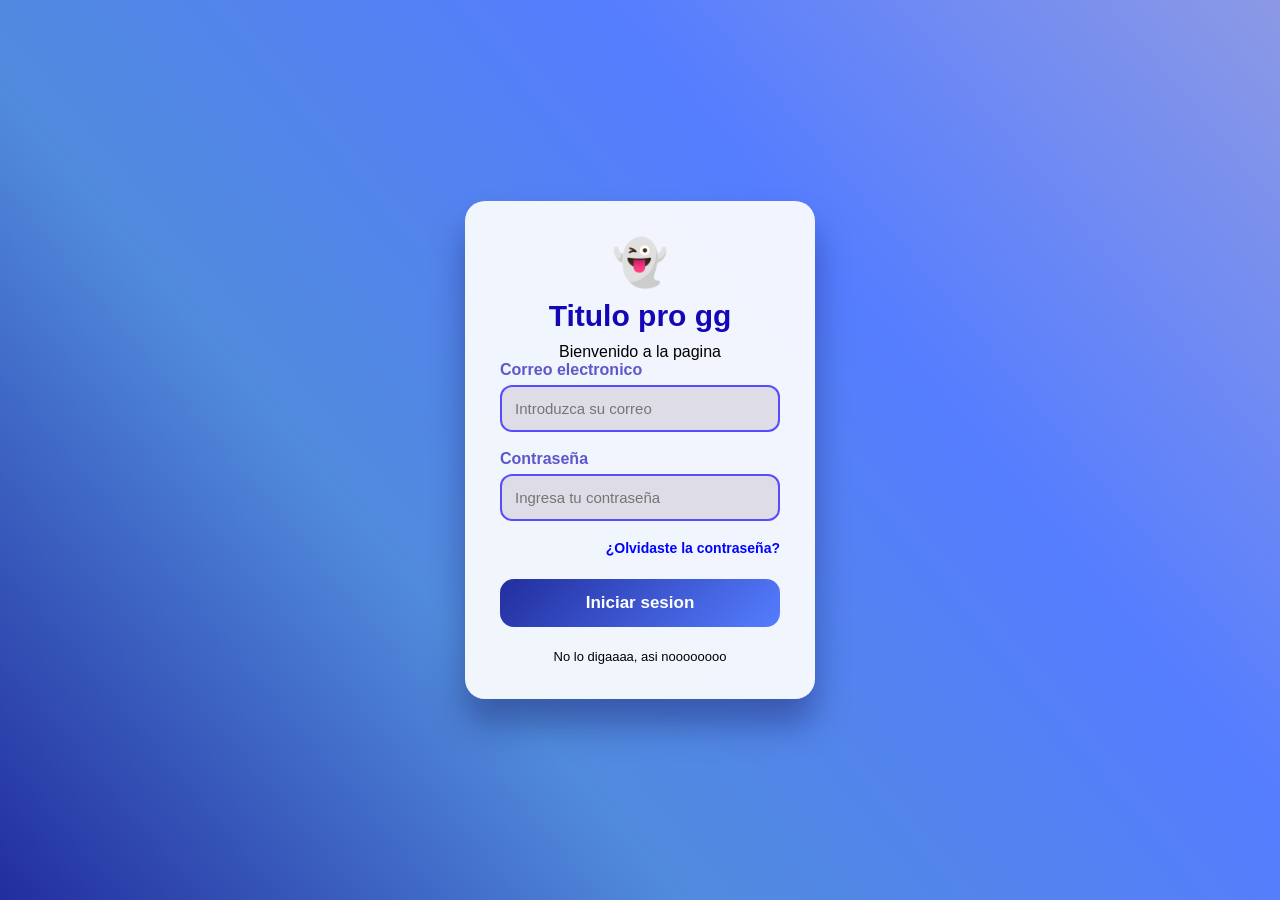
==== index.html @ 9fcab61e "Add files via upload" ====
<!DOCTYPE html>
<html lang="es">
<head>
    <meta charset="UTF-8">
    <meta name="viewport" content="width=device-width, initial-scale=1.0">
    <!-- Titulo que aparece en la pestaña del navegador -->
    <title>Login :v</title>
    <link rel="stylesheet" href="css/style.css">
    <link rel="preconnect" href="https://fonts.googleapis.com">
    <link rel="preconnect" href="https://fonts.gstatic.com" crossorigin>
    <link href="https://fonts.googleapis.com/css2?family=Montserrat:ital,wght@0,100..900;1,100..900&display=swap" rel="stylesheet">
    <!--Se vincula los estilos al login y se agrega el origen de la fuente-->
</head>
<body>
    <!--Contenedor del login principal-->
    <div class="login-container">
        <!--Icono principal-->
        <div class="icon">👻</div>
        <!--Titulo principal-->
        <h1>Titulo pro gg</h1>
        <!--Texto de bienvenida-->
        <p>Bienvenido a la pagina</p>
        <!-- Campo del formulario para el login -->
        <form>
            <!--Campo del correo electronico-->
            <div class="input-group">
                <!--Etiqueta del campo correo, se conecta por el id=Correo-->
                <label for="Correo">Correo electronico</label>
                <!--Campo para ingresar el correo-->
                <input
                    type="email"
                    id="Correo"
                    placeholder="Introduzca su correo"
                    required
                >
            <!-- Fin del grupo correo electronico -->
            </div>
            <!-- Contraseña -->
            <div class="input-group">
            <!-- Etiqueta del campo contraseña, se conecta por el id password -->
                <label for="password">Contraseña</label>
                <!-- Campo para ingresar la contraseña -->
                <input 
                    type="password"
                    id="password"
                    placeholder="Ingresa tu contraseña"
                    required
                >
            <!-- Fin del grupo Contraseña -->
            </div>
            <!-- Contenedor recuperar contraseña -->
             <div class="forgot-password">
                <!-- Enlace de recuperacion de contraseña -->
                <a href="https://google.com">¿Olvidaste la contraseña?</a>
             <!-- Fin del grupo recuperar contraseña -->
             </div>
             <!-- Boton para enviar el formulario -->
              <button type="submit" class="button-login">
                Iniciar sesion
              </button>
        <!-- Fin del formulario -->
        </form>
         <!-- Texto decoratico inferior -->
          <div class="footer-text">
            <p>No lo digaaaa, asi noooooooo</p>
          <!-- fin del texto decorativo -->
          </div>
    <!-- fin del contenedor del login  -->
    </div>
</body>
</html>
---- css/style.css ----
* {
    /* define la feuente para la pagina  */
    font-family: 'Segoe UI', Tahoma, Geneva, Verdana, sans-serif;
    /* elimina las margenes externas */
    margin: 0;
    /* elimina los espacios internos */
    padding: 0;
    /* hace que el ancho y alto tengan padding y border */
    box-sizing: border-box;
}
/* Estilos para el cuerpo de la pagina */
body {
    /* Ocupa el 100% de la altura de la pagina */
    height: 100vh;
    /* Activa flexbox para organizar el contenido */
    display: flex;
    /* Centra horizontalmente el contenido */
    justify-content: center;
    /* Centra verticalmente el contenido */
    align-items: center;
    /* Crea un degrade de colores calidos */
    background: linear-gradient(
        230deg, /* Direccion diagonal del degradado */
        #8c99e5, /* Color naranja suave */
        #557dff, /* Color amarillo suave */
        #518bdd, /* Color coral */
        #222e9e  /* Color durazno */
    );

}

/* Caja del formulario de inicio de sesion */
.login-container {
    /* Ancho de caja */
    width: 350px;
    /* Color de la caja */
    background-color: rgba( 255, 255, 255, 0.92);
    /* Espacio interno */
    padding: 35px;
    /* Redondeo de las esquinas de la caja */
    border-radius: 20px;
    /* Sombra de la caja */
    box-shadow: 0 25px 35px rgba(10, 4, 66, 0.35);
    /* Centra el texto de la caja */
    text-align: center;
}
/* Titulo del formulario de inicio de sesion  */
.login-container h1 {
    /* Color naranja oscuro para el título */
    color: #1408b6;

    /* Espacio inferior debajo del título */
    margin-bottom: 10px;

    /* Tamaño de la letra del título */
    font-size: 30px;
}
/* Grupo que contiene cada etiqueta y color de entrada */
.input-group {
    /* alinea el texto a la izquierda */
    text-align: left;
    /* espacio inferior entre cada campo  */
    margin-bottom: 18px;
}
/* Estilos de las etiquetas de los campos */
.input-group label {
    /* Hace que la etiqueta ocupe toda la linea */
    display: block;
    /* Color cafe calido para la etiqueta */
    color: #5f57ca;
    /* Coloca el texto en negrita */
    font-weight: bold;
    /* Espacio entre la etiqueta y el campo */
    margin-bottom: 6px;
}
/* Estilos de los campos de entrada */
.input-group input{
    /* Hace que el campo ocupe todo el espacio posible */
    width: 100%;
    /* Espacio interior */
    padding: 13px;
    /* Borde del campo con color calido */
    border: 2px solid #584cff;
    /* Redondea las esquinas del campo */
    border-radius: 12px;
    /* Elimina el contorno predeterminado */
    outline: 0;
    /* Tamaño del texto dentro del campo */
    font-size: 15px;
    /* Color de fondo */
    background-color: #dedde7;
}
/* Estilos cuando se hace click o se escribe */
.input-group input:focus{
    /* Cambia el color del borde cuando se selecciona */
    border-color: #030144;
    /* Agrega una sombra suave */
    box-shadow: 0 0 10px rgba(5, 15, 156, 0.651);
    /* Transicion suave */
    transition: 0.5s;
}
/* Contenedor del enlace recuperar contraseña */
.forgot-password{
    /* Alinea el enlace a la derecha */
    text-align: right;
    /* Espacio inferior */
    margin-bottom: 22px;
}
/* Estilos del enlace */
.forgot-password a {
    /* Quita el subrayado del enlace */
    text-decoration: none;
    /* Color naranja para el enlace */
    color: #0004ff;
    /* Tamaño del texto */
    font-size: 14px;
    /* Coloca el texto en negrita */
    font-weight: bold;
}
.forgot-password a:hover {
    color: #0084ff;
    transition: 0.5s ease-in-out;
}
/* Estilos del boton de login */
.button-login {
    /* El boton toma todo el ancho del formulario */
    width: 100%;
    /* Espacio interno */
    padding: 14px;
    /* Elimina el borde */
    border: none;
    /* Redondea las esquinas */
    border-radius: 14px;
    /* Fondo degradado del boton */
    background: linear-gradient(135deg, #222e9e, #557dff);
    /* Color blanco para el texto */
    color: white;
    /* Tamaño del texto del boton */
    font-size: 17px;
    /* Coloca el texto en negrita */
    font-weight: bold;
    /* Cambia el cursor a una mano */
    cursor: pointer;
}
/* Estilos cuando el cursor pasa sobre el boton */
.button-login:hover {
    /* Cambia el degradado del boton */
    background: linear-gradient(9deg, #222e9e, #557dff);
    /* Eleva el boton hacia arriba */
    transform: translateY(-2px);
    /* Agrega sombra al boton */
    box-shadow: 0 0 10px rgba(5, 15, 156, 0.651);
    /* Transicion suave */
    transition: 0.5s;
}
/* Estilos del texto inferior  */
.footer-text {
    /* Espacio superior respecto al formulario */
    margin-top: 22px;
    /* Tamaño del texto */
    font-size: 13px;
    /* Color del texto */
    color: black;
}
/* Estilos del icono */
.icon {
    /* Texto grande para el icono */
    font-size: 45px;
    /* espacio inferior del icono */
    margin-bottom: 10px;
}
/* Fin de los estilos de CSS */
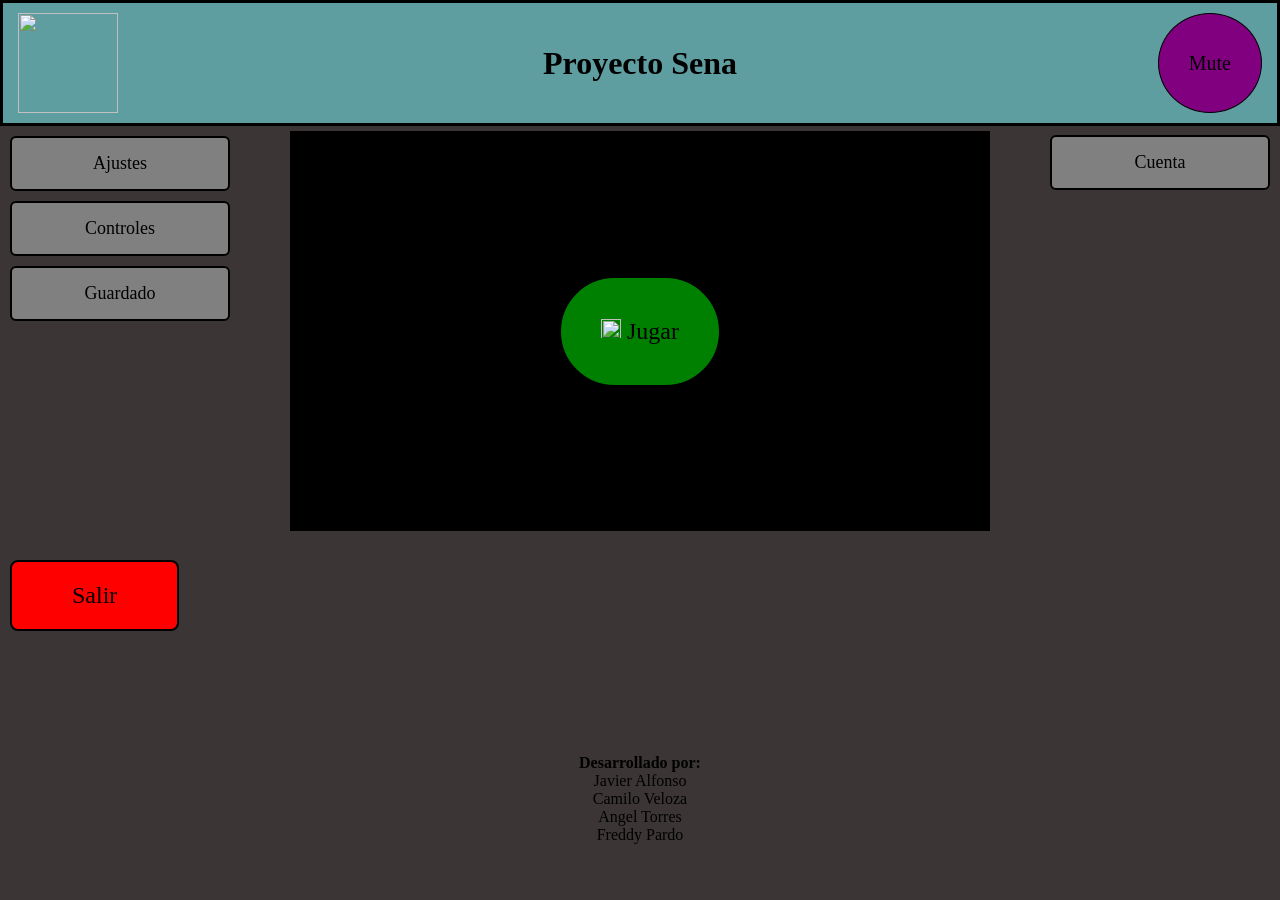
==== commit 17623303: "ola" ====
--- a/index.html
+++ b/index.html
@@ -1,71 +1,59 @@
-<!DOCTYPE html>
-<html lang="es">
-<head>
-    <meta charset="UTF-8">
-    <meta name="viewport" content="width=device-width, initial-scale=1.0">
-    <!-- Titulo que aparece en la pestaña del navegador -->
-    <title>Login :v</title>
-    <link rel="stylesheet" href="css/style.css">
-    <link rel="preconnect" href="https://fonts.googleapis.com">
-    <link rel="preconnect" href="https://fonts.gstatic.com" crossorigin>
-    <link href="https://fonts.googleapis.com/css2?family=Montserrat:ital,wght@0,100..900;1,100..900&display=swap" rel="stylesheet">
-    <!--Se vincula los estilos al login y se agrega el origen de la fuente-->
-</head>
-<body>
-    <!--Contenedor del login principal-->
-    <div class="login-container">
-        <!--Icono principal-->
-        <div class="icon">👻</div>
-        <!--Titulo principal-->
-        <h1>Titulo pro gg</h1>
-        <!--Texto de bienvenida-->
-        <p>Bienvenido a la pagina</p>
-        <!-- Campo del formulario para el login -->
-        <form>
-            <!--Campo del correo electronico-->
-            <div class="input-group">
-                <!--Etiqueta del campo correo, se conecta por el id=Correo-->
-                <label for="Correo">Correo electronico</label>
-                <!--Campo para ingresar el correo-->
-                <input
-                    type="email"
-                    id="Correo"
-                    placeholder="Introduzca su correo"
-                    required
-                >
-            <!-- Fin del grupo correo electronico -->
-            </div>
-            <!-- Contraseña -->
-            <div class="input-group">
-            <!-- Etiqueta del campo contraseña, se conecta por el id password -->
-                <label for="password">Contraseña</label>
-                <!-- Campo para ingresar la contraseña -->
-                <input 
-                    type="password"
-                    id="password"
-                    placeholder="Ingresa tu contraseña"
-                    required
-                >
-            <!-- Fin del grupo Contraseña -->
-            </div>
-            <!-- Contenedor recuperar contraseña -->
-             <div class="forgot-password">
-                <!-- Enlace de recuperacion de contraseña -->
-                <a href="https://google.com">¿Olvidaste la contraseña?</a>
-             <!-- Fin del grupo recuperar contraseña -->
-             </div>
-             <!-- Boton para enviar el formulario -->
-              <button type="submit" class="button-login">
-                Iniciar sesion
-              </button>
-        <!-- Fin del formulario -->
-        </form>
-         <!-- Texto decoratico inferior -->
-          <div class="footer-text">
-            <p>No lo digaaaa, asi noooooooo</p>
-          <!-- fin del texto decorativo -->
-          </div>
-    <!-- fin del contenedor del login  -->
-    </div>
-</body>
+<!DOCTYPE html>
+<html lang="en">
+<head>
+    <meta charset="UTF-8">
+    <meta name="viewport" content="width=device-width, initial-scale=1.0">
+    <title>Document</title>
+    <link rel="stylesheet" href="css/Trabajo.css">
+    <link rel="stylesheet" href="Trabajo.js">
+    <link rel="preconnect" href="https://fonts.googleapis.com">
+    <link rel="preconnect" href="https://fonts.gstatic.com" crossorigin>
+    <link href="https://fonts.googleapis.com/css2?family=Montserrat:ital,wght@0,100..900;1,100..900&display=swap" rel="stylesheet">
+    <script src="js/Trabajo.js"></script>
+</head>
+<body>
+    <header>
+        <div class="Top">
+            <img src="https://i.redd.it/q1xhhsof1pe81.gif" alt=""class="logo">
+            <h1 class="titulo-principal">Proyecto Sena</h1>
+            <button class="silencio">Mute</button>
+        </div>
+    </header>
+    <main>
+        <!-- Pagina principal -->
+        <div class="main-page">
+            <!-- Link de cuenta -->
+            <div class="Button-account">
+                <button onclick="window.location.href = 'login.html'">Cuenta</button>
+            </div>
+        <!-- Botones de interaccion -->
+            <div class="Option-buttons">
+                    <button>Ajustes</button>
+                    <button>Controles</button>
+                    <button>Guardado</button>
+            </div>
+            <!-- Juego principal -->
+            <div class="Main-game">
+                <!-- Boton para iniciar el juego, ajusta el tamaño del triangulo con el height y width -->
+                <button class="play" onclick="window.location.href = 'login.html'">
+                    <img src="https://icons.veryicon.com/png/o/miscellaneous/common-icons-of-software-interface/triangle-play.png" alt="" height="20" width="20">
+                    Jugar
+                </button>
+            </div>
+            <!-- Boton de salir de la pagina -->
+            <div class="Button-exit">
+                <button>Salir</button>
+            </div>
+            <!-- Personaje interactuable -->
+             <div class="Character">
+                <img src="https://i.redd.it/kgegurof1pe81.gif" alt="">
+            </div>
+        </div>
+    </main>
+    <footer>
+        <div class="Credits">
+        <p><b>Desarrollado por:</b><br>Javier Alfonso<br>Camilo Veloza<br>Angel Torres<br>Freddy Pardo</p>
+        </div>
+    </footer>
+</body>
 </html>
--- a/css/Trabajo.css
+++ b/css/Trabajo.css
@@ -0,0 +1,172 @@
+* {
+    margin: 0px;
+    padding: 0px;
+    box-sizing: border-box;
+    font-family: 'Montserrat';
+}
+.Top {
+    text-align: center;
+    display: flex;
+    align-items: center;
+    position: relative;
+}
+/* estilo del logo */
+.logo{
+    margin: 10px;
+    width: 100px;
+    height: 100px;
+}
+/* aca termina los estilos del logo */
+
+/* estilo del titulo principal */
+.titulo-principal{
+    position: absolute;
+    display: block;
+    text-align: center;
+    width: 100%;
+}
+/* aca termina los estilos del titulo principal */
+
+/* estilo del boton de silencio */
+.silencio{
+    position: absolute;
+    right: 0;
+    height: 100px;
+    margin: 10px;
+    text-align: center;
+    font-size: 20px;
+    padding: 30px;
+    border-radius: 50%;
+    background: purple;
+    border:1px solid black;
+    box-sizing: border-box;
+}
+/* aca termina los estilos del boton de silencio */
+
+
+header{
+    background-color: cadetblue;
+    border: 3px solid black;
+    padding: 0px 5px;
+}
+/* aca termina los estilos del encabezado */
+
+
+/* aca comienza los estilos de los botones de interaccion (ajustes, controles guardado */
+.Option-buttons{
+    display: flex;
+    flex-direction: column;
+    align-items:flex-start;
+    width: fit-content;
+    margin: 10px;
+    gap: 10px;
+}
+
+.Option-buttons button {
+    width: 220px;
+    padding:15px 0;
+    font-size: 18px;
+    text-align:center;
+    background-color:grey;
+    color:black;
+    border:none;
+    border-radius: 6px;
+    cursor:pointer;
+    border:2px solid black;
+}
+/* aca terminan los estilos de los botones de interaccion */
+
+/* boton de jugar */
+.play{
+    top: 55%;
+    padding: 40px;
+    font-size:24px;
+    background-color:green;
+    color:black;
+    border-radius:81px;
+    border:2px solid black;
+}
+
+.Main-game{
+    position: relative;
+    background-color: black;
+    transform: translateY(-50%);
+    width: 700px;
+    height: 400px;
+    margin: auto;
+    display: flex;
+    align-items: center;
+    justify-content: center;
+    
+}
+/* aca termina el boton de jugar */
+
+/* estilo del boton de cuenta */
+.Button-account button{
+    position: absolute;
+    right: 10px;
+    top: 135px;
+    width: 220px;
+    padding:15px 0;
+    font-size: 18px;
+    text-align:center;
+    background-color:grey;
+    color:black;
+    border-radius: 6px;
+    cursor:pointer;
+    border:2px solid black;
+}
+/* aca termina el estilo del boton de cuenta */
+
+
+/* boton de salir */
+.Button-exit button{
+    position: absolute;
+    top: 550px;
+    padding: 20px 60px;
+    font-size:24px;
+    background-color:red;
+    color:black;
+    border-radius: 8px;
+    display: block;
+    margin: 10px;
+    cursor:pointer;
+    border:2px solid black;
+}
+
+.Button-exit button:hover{
+    background: color #c0392b;
+}
+/* aca termina el boton de salir */
+
+/* personaje interactivo */
+.main-page .Character{
+    top: 550px;
+    display: block;
+    margin-left: auto;
+    margin-right:0;
+    width:200px;
+    height:auto;
+}
+/* termina el estilo del personaje interactivo */
+
+/* estilos de los creditos */
+.Credits{
+    text-align:center;
+    margin-top:5px;
+}
+
+.credits p{
+    margin: 0;
+    font-size:16px;
+    color:black;
+}
+/* termina los estilos de los creditos */
+
+/* fondo de la pagina */
+body{
+    background-color:rgb(59, 53, 53);
+}
+/* aca termina el fondo de la pagina */
+
+
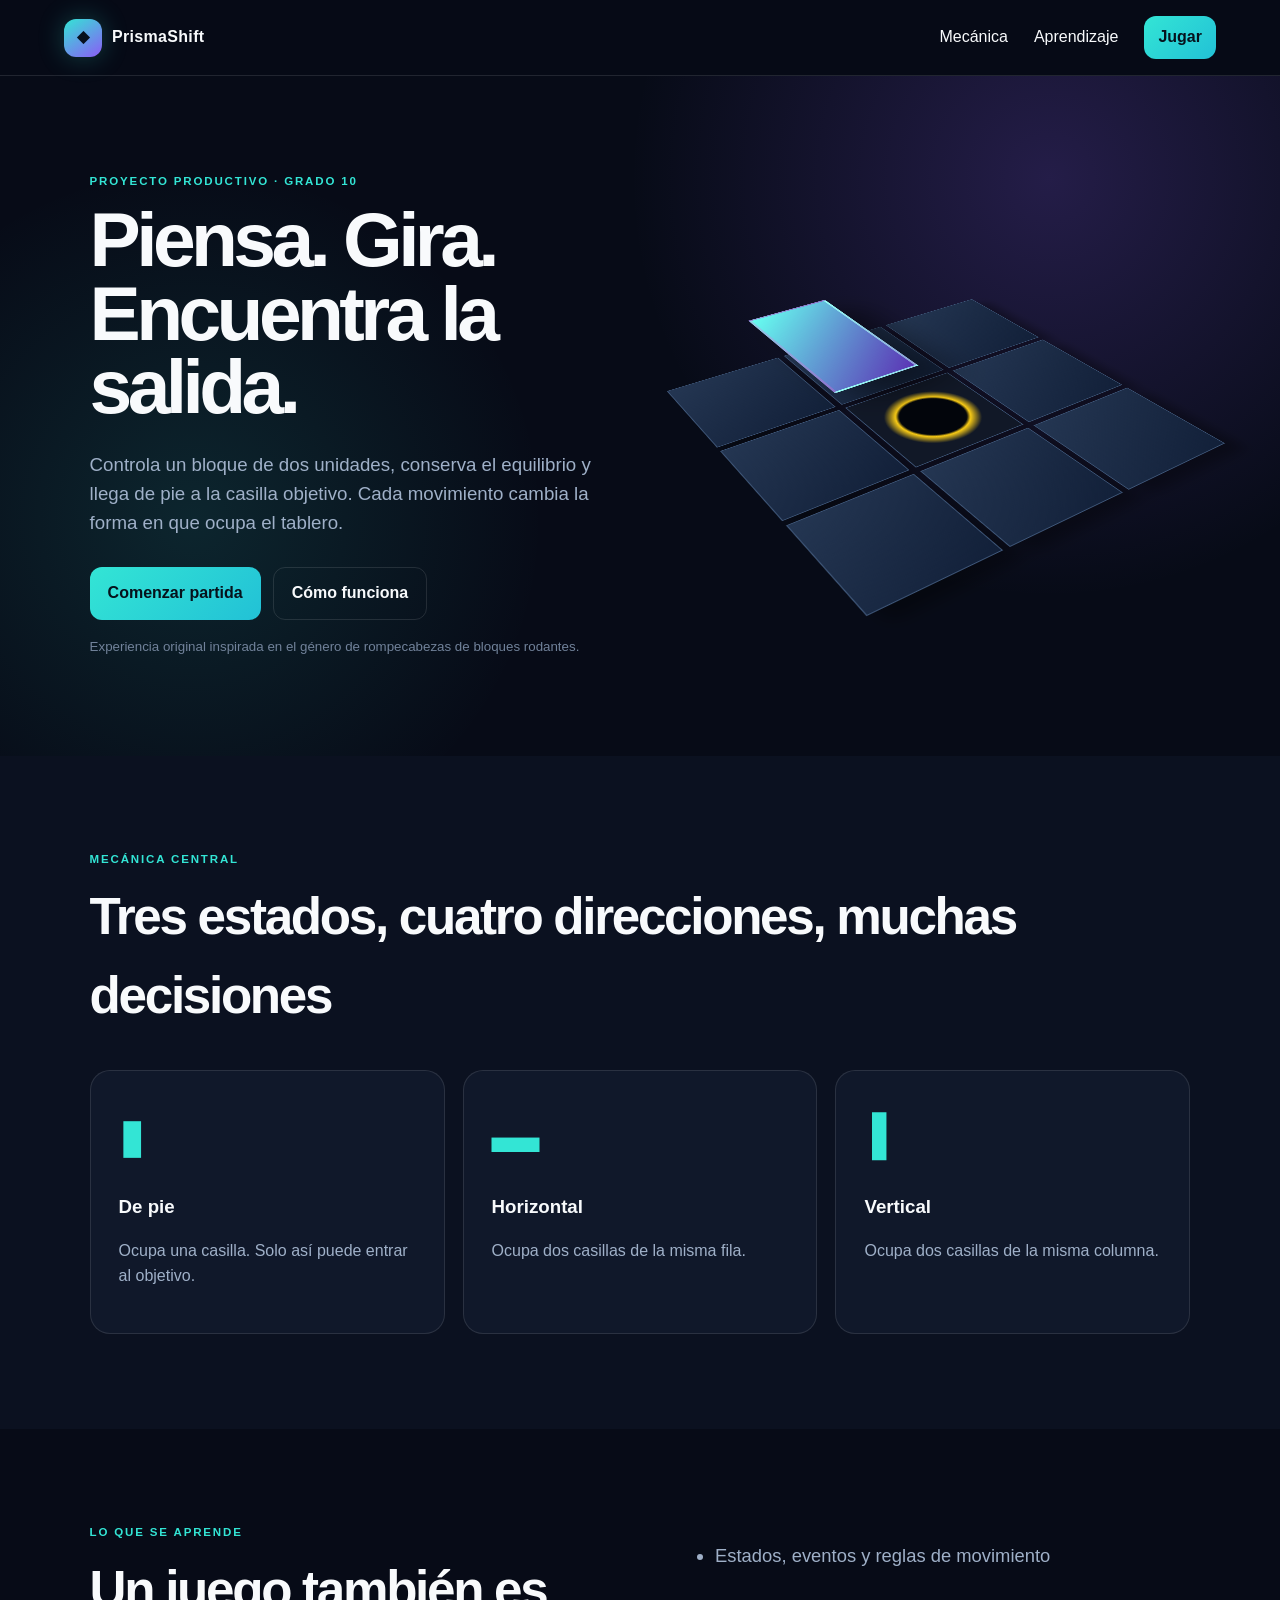
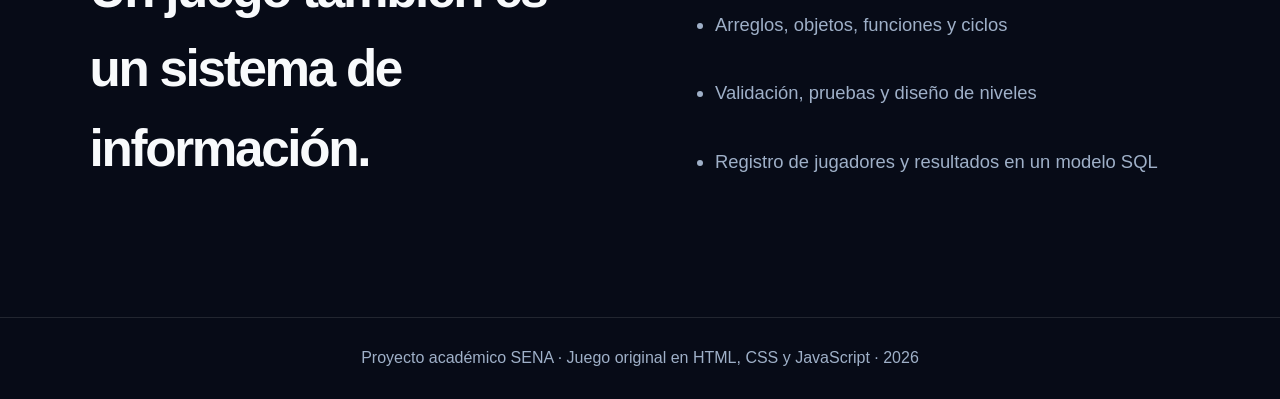
==== commit 95d19c03: "juego definitivo" ====
--- a/index.html
+++ b/index.html
@@ -1,59 +1,4 @@
-<!DOCTYPE html>
-<html lang="en">
-<head>
-    <meta charset="UTF-8">
-    <meta name="viewport" content="width=device-width, initial-scale=1.0">
-    <title>Document</title>
-    <link rel="stylesheet" href="css/Trabajo.css">
-    <link rel="stylesheet" href="Trabajo.js">
-    <link rel="preconnect" href="https://fonts.googleapis.com">
-    <link rel="preconnect" href="https://fonts.gstatic.com" crossorigin>
-    <link href="https://fonts.googleapis.com/css2?family=Montserrat:ital,wght@0,100..900;1,100..900&display=swap" rel="stylesheet">
-    <script src="js/Trabajo.js"></script>
-</head>
-<body>
-    <header>
-        <div class="Top">
-            <img src="https://i.redd.it/q1xhhsof1pe81.gif" alt=""class="logo">
-            <h1 class="titulo-principal">Proyecto Sena</h1>
-            <button class="silencio">Mute</button>
-        </div>
-    </header>
-    <main>
-        <!-- Pagina principal -->
-        <div class="main-page">
-            <!-- Link de cuenta -->
-            <div class="Button-account">
-                <button onclick="window.location.href = 'login.html'">Cuenta</button>
-            </div>
-        <!-- Botones de interaccion -->
-            <div class="Option-buttons">
-                    <button>Ajustes</button>
-                    <button>Controles</button>
-                    <button>Guardado</button>
-            </div>
-            <!-- Juego principal -->
-            <div class="Main-game">
-                <!-- Boton para iniciar el juego, ajusta el tamaño del triangulo con el height y width -->
-                <button class="play" onclick="window.location.href = 'login.html'">
-                    <img src="https://icons.veryicon.com/png/o/miscellaneous/common-icons-of-software-interface/triangle-play.png" alt="" height="20" width="20">
-                    Jugar
-                </button>
-            </div>
-            <!-- Boton de salir de la pagina -->
-            <div class="Button-exit">
-                <button>Salir</button>
-            </div>
-            <!-- Personaje interactuable -->
-             <div class="Character">
-                <img src="https://i.redd.it/kgegurof1pe81.gif" alt="">
-            </div>
-        </div>
-    </main>
-    <footer>
-        <div class="Credits">
-        <p><b>Desarrollado por:</b><br>Javier Alfonso<br>Camilo Veloza<br>Angel Torres<br>Freddy Pardo</p>
-        </div>
-    </footer>
-</body>
-</html>+<!DOCTYPE html><html lang="es"><head><meta charset="UTF-8"><meta name="viewport" content="width=device-width,initial-scale=1"><meta name="description" content="Juego educativo original de lógica con un bloque rodante."><title>PrismaShift | Inicio</title><link rel="stylesheet" href="assets/css/game.css"></head>
+<body data-page="home"><header class="game-topbar"><a class="logo" href="index.html"><span>◆</span>PrismaShift</a><nav><a href="#mecanica">Mecánica</a><a href="#aprendizaje">Aprendizaje</a><a class="game-button small" href="login.html">Jugar</a></nav></header><main><section class="game-hero"><div><p class="kicker">Proyecto productivo · Grado 10</p><h1>Piensa. Gira. Encuentra la salida.</h1><p>Controla un bloque de dos unidades, conserva el equilibrio y llega de pie a la casilla objetivo. Cada movimiento cambia la forma en que ocupa el tablero.</p><div class="hero-actions"><a class="game-button" href="login.html">Comenzar partida</a><a class="game-button outline" href="#mecanica">Cómo funciona</a></div><small>Experiencia original inspirada en el género de rompecabezas de bloques rodantes.</small></div><div class="prism-scene" aria-hidden="true"><div class="platform-preview"><i></i><i></i><i></i><i></i><i></i><i></i><i></i><i></i><i></i><b></b></div></div></section>
+<section id="mecanica" class="content-section"><p class="kicker">Mecánica central</p><h2>Tres estados, cuatro direcciones, muchas decisiones</h2><div class="mechanic-grid"><article><span>▮</span><h3>De pie</h3><p>Ocupa una casilla. Solo así puede entrar al objetivo.</p></article><article><span>▬</span><h3>Horizontal</h3><p>Ocupa dos casillas de la misma fila.</p></article><article><span class="vertical-icon">▬</span><h3>Vertical</h3><p>Ocupa dos casillas de la misma columna.</p></article></div></section>
+<section id="aprendizaje" class="content-section learning"><div><p class="kicker">Lo que se aprende</p><h2>Un juego también es un sistema de información.</h2></div><ul><li>Estados, eventos y reglas de movimiento</li><li>Arreglos, objetos, funciones y ciclos</li><li>Validación, pruebas y diseño de niveles</li><li>Registro de jugadores y resultados en un modelo SQL</li></ul></section></main><footer>Proyecto académico SENA · Juego original en HTML, CSS y JavaScript · 2026</footer><script src="assets/js/game.js"></script></body></html>
--- a/assets/css/game.css
+++ b/assets/css/game.css
@@ -0,0 +1 @@
+:root{--bg:#070b17;--panel:#10182a;--panel2:#162238;--ink:#f8fafc;--muted:#9fb0c8;--cyan:#33e5d5;--violet:#8b5cf6;--yellow:#facc15;--danger:#fb7185;--line:rgba(255,255,255,.11);--shadow:0 24px 60px rgba(0,0,0,.35)}*{box-sizing:border-box}html{scroll-behavior:smooth}body{margin:0;background:var(--bg);color:var(--ink);font-family:Inter,Segoe UI,Arial,sans-serif;line-height:1.55}a{color:inherit;text-decoration:none}button,input{font:inherit}.game-topbar,.play-header{height:76px;padding:0 max(5vw,25px);display:flex;align-items:center;justify-content:space-between;border-bottom:1px solid var(--line);background:rgba(7,11,23,.92);position:sticky;top:0;z-index:10;backdrop-filter:blur(12px)}.game-topbar nav{display:flex;align-items:center;gap:26px}.logo{display:flex;align-items:center;gap:10px;font-weight:900;letter-spacing:.02em}.logo span{display:grid;place-items:center;width:38px;height:38px;border-radius:12px;background:linear-gradient(145deg,var(--cyan),var(--violet));color:#07111d;box-shadow:0 0 26px rgba(51,229,213,.25)}.game-button{border:0;border-radius:12px;padding:13px 18px;background:linear-gradient(135deg,var(--cyan),#22c1d6);color:#06121c;font-weight:850;display:inline-flex;justify-content:center;align-items:center;cursor:pointer;transition:.2s}.game-button:hover{filter:brightness(1.08);transform:translateY(-1px)}.game-button.small{padding:9px 14px}.game-button.outline{background:transparent;color:var(--ink);border:1px solid var(--line)}.game-button.full{width:100%}.game-hero{min-height:680px;display:grid;grid-template-columns:1fr 1fr;gap:70px;align-items:center;padding:70px max(7vw,32px);background:radial-gradient(circle at 82% 15%,rgba(139,92,246,.22),transparent 35%),radial-gradient(circle at 15% 65%,rgba(51,229,213,.12),transparent 30%)}.game-hero h1,.player-copy h1{font-size:clamp(3rem,6vw,6.2rem);line-height:.96;letter-spacing:-.06em;margin:12px 0 26px}.game-hero p{max-width:720px;color:var(--muted);font-size:1.17rem}.game-hero small{color:#71829a}.kicker{text-transform:uppercase;letter-spacing:.16em;color:var(--cyan)!important;font-size:.72rem!important;font-weight:850;margin:0 0 8px}.hero-actions{display:flex;gap:12px;margin:30px 0 14px}.prism-scene{min-height:440px;display:grid;place-items:center;perspective:900px}.platform-preview{width:400px;display:grid;grid-template-columns:repeat(3,1fr);gap:7px;transform:rotateX(58deg) rotateZ(-35deg);position:relative}.platform-preview i{aspect-ratio:1;background:linear-gradient(145deg,#243652,#122039);border:1px solid #3e5678;box-shadow:10px 16px 16px rgba(0,0,0,.35)}.platform-preview i:nth-child(5){background:radial-gradient(circle,#02050b 38%,#facc15 42%,#111827 55%)}.platform-preview b{position:absolute;width:105px;height:210px;background:linear-gradient(135deg,#66fff0,#5b35b5);left:142px;top:-105px;border:3px solid rgba(255,255,255,.3);box-shadow:20px 35px 50px rgba(0,0,0,.45);transform:translateZ(30px)}.content-section{padding:95px max(7vw,32px);background:#0b1120}.content-section h2{font-size:clamp(2.2rem,4vw,4rem);letter-spacing:-.045em;margin:4px 0 34px}.mechanic-grid{display:grid;grid-template-columns:repeat(3,1fr);gap:18px}.mechanic-grid article{background:var(--panel);border:1px solid var(--line);border-radius:20px;padding:28px}.mechanic-grid article>span{font-size:3rem;color:var(--cyan)}.vertical-icon{display:inline-block;transform:rotate(90deg)}.mechanic-grid p,.learning li{color:var(--muted)}.learning{display:grid;grid-template-columns:1fr 1fr;gap:70px;background:#070b17}.learning ul{font-size:1.15rem;display:grid;gap:13px}footer{text-align:center;padding:28px;color:var(--muted);border-top:1px solid var(--line)}.player-page{min-height:100vh}.player-shell{min-height:100vh;display:grid;grid-template-columns:1.15fr .85fr}.player-copy{padding:8vw;display:flex;flex-direction:column;justify-content:center;background:radial-gradient(circle at 20% 30%,rgba(139,92,246,.3),transparent 45%)}.player-copy .kicker{margin-top:80px}.player-copy h1{font-size:clamp(2.8rem,5vw,5rem)}.player-copy p{color:var(--muted);max-width:620px}.state-demo{display:grid;grid-template-columns:60px 100px 100px 110px;gap:12px;align-items:end;margin-top:30px;color:var(--muted);font-size:.8rem}.standing-demo,.lying-demo{display:block;background:linear-gradient(145deg,var(--cyan),var(--violet));border-radius:7px}.standing-demo{width:42px;height:82px}.lying-demo{width:90px;height:42px}.player-card{margin:auto;width:min(460px,86%);background:var(--panel);border:1px solid var(--line);border-radius:24px;padding:38px;box-shadow:var(--shadow)}.player-card h2{font-size:2rem}.player-card form{display:grid}.player-card label{font-size:.85rem;font-weight:750;margin-top:14px}.player-card input{background:#0a1020;border:1px solid #35445f;border-radius:10px;padding:11px;color:#fff;margin-top:5px}.player-card .consent{display:flex;gap:10px;align-items:center;margin:20px 0}.player-card .consent input{width:auto;margin:0}.error-message{color:var(--danger);min-height:22px}.play-header{position:static}.player-pill{display:flex;align-items:center;gap:10px}.player-pill>span{display:grid;place-items:center;width:38px;height:38px;border-radius:11px;background:#22314b;color:var(--cyan);font-weight:900}.player-pill div{display:grid}.player-pill small{color:var(--muted)}.play-layout{display:grid;grid-template-columns:220px minmax(520px,1fr) 230px;gap:20px;padding:24px;min-height:calc(100vh - 76px)}.level-panel,.logic-panel,.game-stage{background:var(--panel);border:1px solid var(--line);border-radius:20px;padding:20px}.level-buttons{display:grid;grid-template-columns:repeat(3,1fr);gap:8px}.level-buttons button{aspect-ratio:1;border:1px solid var(--line);border-radius:10px;background:#0b1323;color:var(--muted);font-weight:900;cursor:pointer}.level-buttons button.active{background:var(--cyan);color:#06121c}.level-buttons button:disabled{opacity:.35;cursor:not-allowed}.legend{border-top:1px solid var(--line);margin-top:24px;padding-top:16px}.legend p{display:flex;align-items:center;gap:9px;color:var(--muted);font-size:.84rem}.legend i{width:20px;height:20px;border-radius:4px;display:inline-block}.legend-tile{background:#263957;border:1px solid #456187}.legend-goal{background:#181a21;border:4px solid var(--yellow)}.legend-block{background:linear-gradient(145deg,var(--cyan),var(--violet))}.text-button{border:0;background:transparent;color:var(--danger);margin-top:20px;cursor:pointer}.game-stage{min-width:0}.stage-title{display:flex;justify-content:space-between;gap:16px;align-items:start}.stage-title h1{margin:0;font-size:2.2rem}.score-strip{display:flex;border:1px solid var(--line);border-radius:12px;overflow:hidden}.score-strip span{padding:9px 13px;color:var(--muted);font-size:.7rem;text-transform:uppercase}.score-strip span+span{border-left:1px solid var(--line)}.score-strip strong{display:block;color:#fff;font-size:1.2rem}.level-hint{color:var(--muted);margin:8px 0}.game-message{height:28px;color:var(--yellow);font-weight:800;text-align:center}.board-shell{min-height:485px;display:grid;place-items:center;border-radius:18px;background:radial-gradient(circle,rgba(51,229,213,.08),transparent 55%),#080d18;overflow:auto;padding:18px}.board{--cols:12;display:grid;grid-template-columns:repeat(var(--cols),minmax(30px,52px));gap:4px;position:relative}.cell{aspect-ratio:1;border-radius:6px;background:transparent;position:relative}.cell.tile{background:linear-gradient(145deg,#2a3d5e,#17263e);border:1px solid #435d82;box-shadow:0 5px 8px rgba(0,0,0,.25)}.cell.goal{background:radial-gradient(circle,#02050b 32%,var(--yellow) 36% 46%,#3c3210 50%,#17263e 57%);box-shadow:0 0 24px rgba(250,204,21,.3)}.cell.block-part{z-index:2;background:linear-gradient(145deg,#7ff9ed 5%,#33e5d5 42%,#7c3aed);border:2px solid rgba(255,255,255,.55);box-shadow:0 8px 16px rgba(51,229,213,.3);transform:scale(.9)}.cell.block-part.standing{box-shadow:inset -9px -10px 0 rgba(74,40,160,.35),0 8px 18px rgba(51,229,213,.38)}.cell.block-part::after{content:'';position:absolute;inset:5px;border:1px solid rgba(255,255,255,.26);border-radius:3px}.board.falling .block-part{animation:fall .6s forwards}@keyframes fall{to{transform:scale(.2) rotate(45deg);opacity:0}}.controls{display:grid;place-items:center;gap:5px;margin:16px auto 8px}.controls>div{display:flex;gap:5px}.controls button{width:48px;height:44px;border:1px solid var(--line);background:#192742;color:#fff;border-radius:10px;font-size:1.25rem;cursor:pointer}.controls button:hover{background:#2b4169}.keyboard-help{text-align:center;color:var(--muted);font-size:.85rem}.logic-panel{align-self:start}.state-card{border:1px solid var(--line);border-radius:12px;padding:14px;margin-bottom:10px;display:grid}.state-card span,.state-card small{color:var(--muted);font-size:.78rem}.state-card strong{font-size:1.05rem}.modal{position:fixed;inset:0;background:rgba(2,5,11,.78);display:grid;place-items:center;z-index:30;padding:20px}.modal[hidden]{display:none}.modal-card{width:min(510px,94vw);background:var(--panel2);border:1px solid var(--line);border-radius:24px;padding:34px;box-shadow:var(--shadow)}.modal-card h2{font-size:2rem;margin:5px 0}.modal-card li{margin:10px 0;color:var(--muted)}.win-icon{font-size:2.6rem;color:var(--cyan)}.modal-actions{display:flex;gap:10px;margin-top:22px}.modal-actions>*{flex:1}@media(max-width:1150px){.play-layout{grid-template-columns:180px 1fr}.logic-panel{display:none}}@media(max-width:820px){.game-topbar nav>a:not(.game-button){display:none}.game-hero,.learning,.player-shell{grid-template-columns:1fr}.prism-scene,.player-copy{display:none}.mechanic-grid{grid-template-columns:1fr}.play-layout{display:block;padding:12px}.level-panel{margin-bottom:12px}.level-buttons{grid-template-columns:repeat(5,1fr)}.legend{display:none}.game-stage{padding:14px}.stage-title{display:block}.score-strip{margin-top:10px;width:max-content}.board-shell{min-height:390px}.board{grid-template-columns:repeat(var(--cols),minmax(23px,7vw))}.player-pill div{display:none}}
